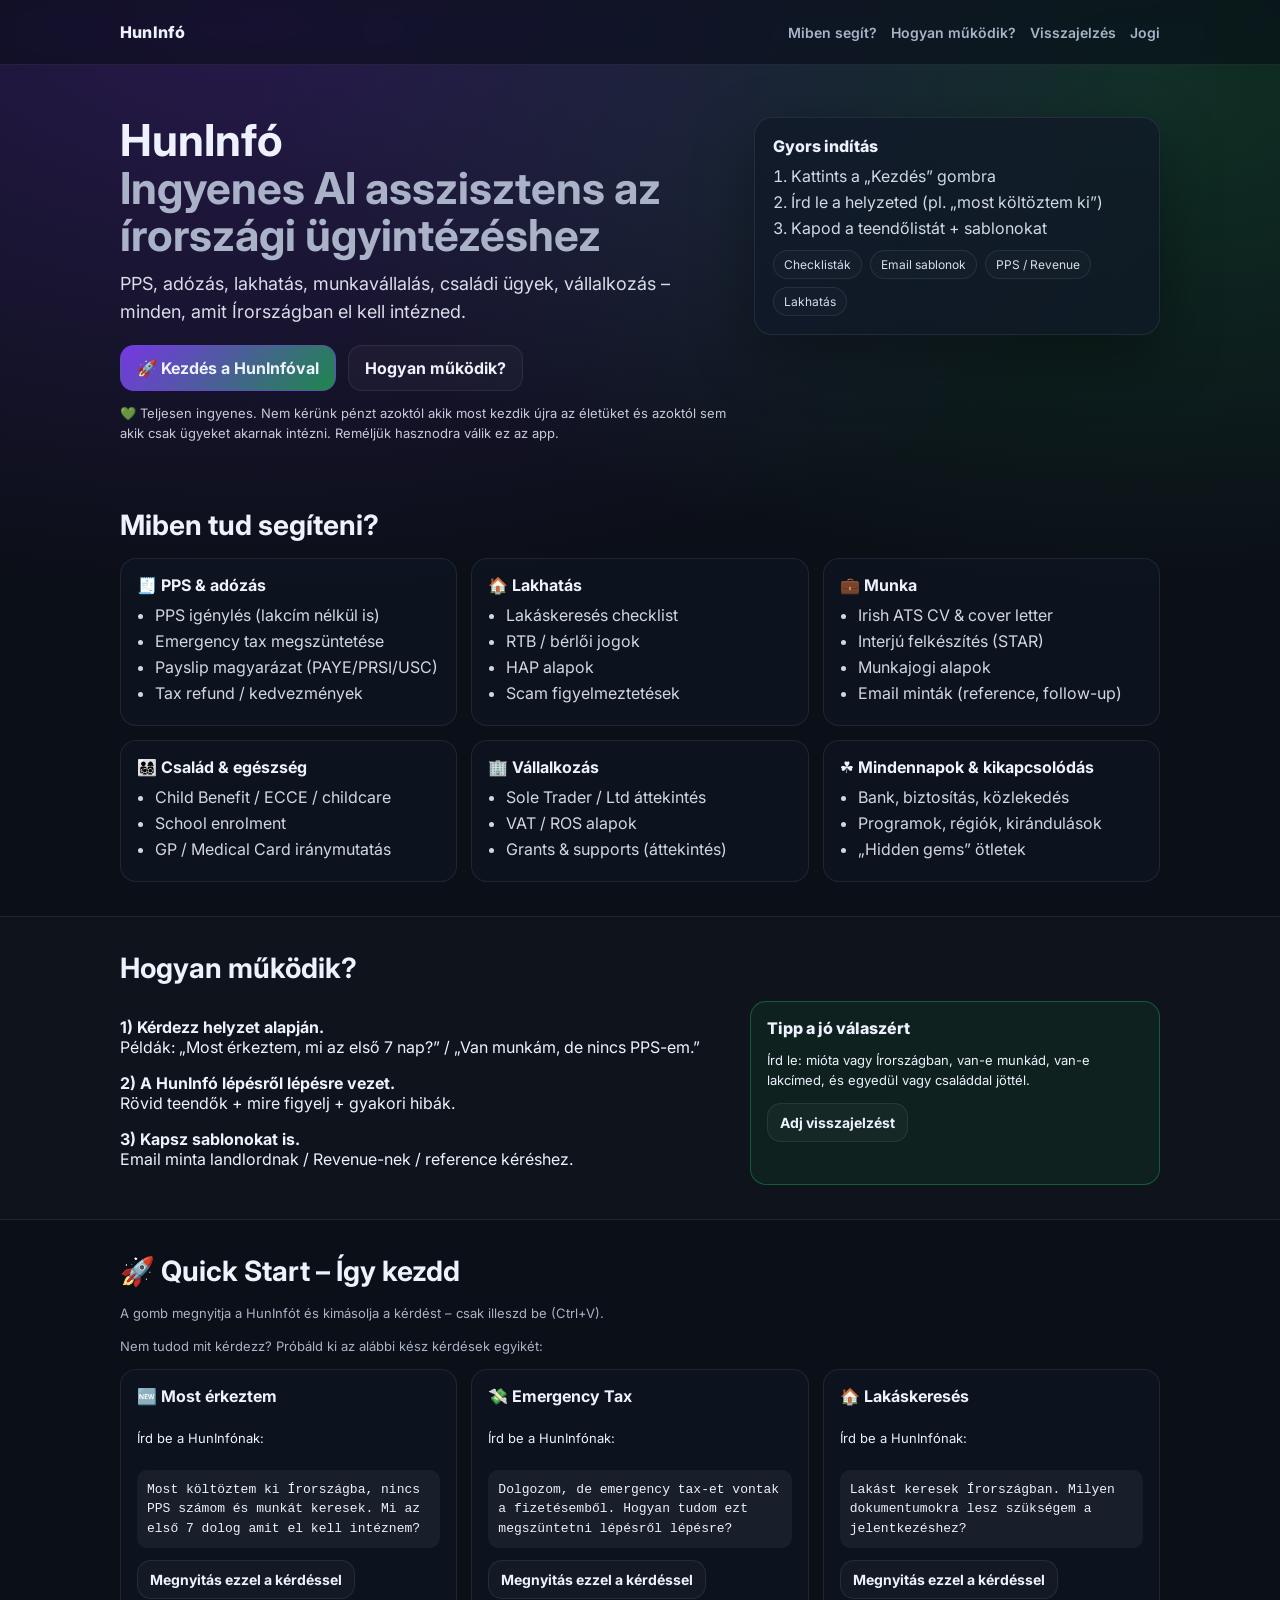
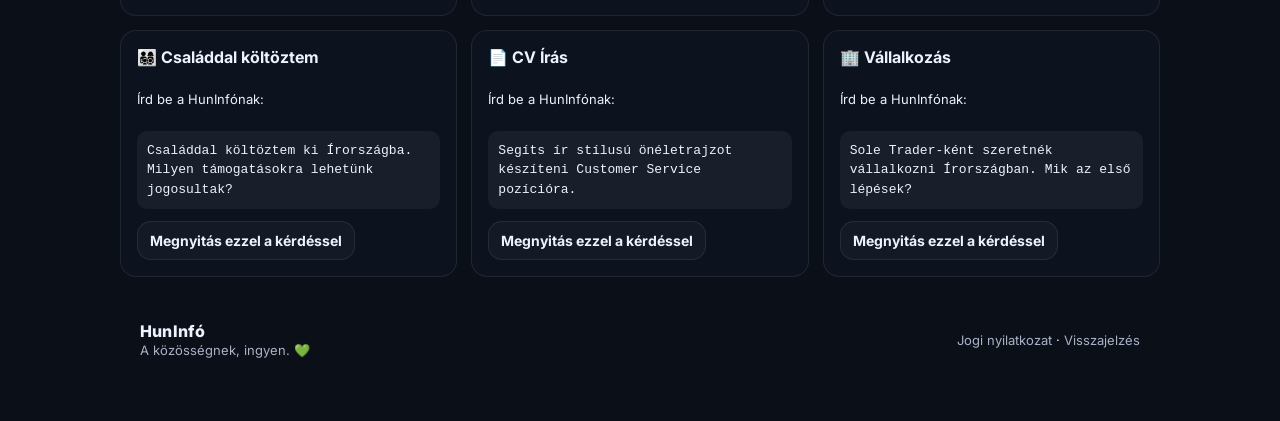
==== index.html @ 56dd865e "Add files via upload" ====
<!doctype html>
<html lang="hu">
<head>
  <meta charset="utf-8" />
  <meta name="viewport" content="width=device-width,initial-scale=1" />
  <title>HunInfó – Ingyenes AI asszisztens Írországban élő magyaroknak</title>
  <meta name="description" content="HunInfó: ingyenes magyar AI asszisztens PPS, adózás, lakhatás, munka, család és vállalkozás témákban Írországban." />
  <link rel="preconnect" href="https://fonts.googleapis.com">
  <link rel="preconnect" href="https://fonts.gstatic.com" crossorigin>
  <link href="https://fonts.googleapis.com/css2?family=Inter:wght@400;600;700&display=swap" rel="stylesheet">
  <link rel="stylesheet" href="styles.css" />

  <!-- GA4: 1) cseréld ki a G-XXXXXXX értéket a saját Measurement ID-dre -->
  <script async src="https://www.googletagmanager.com/gtag/js?id=G-L6JKYX3XN5"></script>
  <script>
    window.dataLayer = window.dataLayer || [];
    function gtag(){dataLayer.push(arguments);}
    gtag('js', new Date());
    gtag('config', 'G-L6JKYX3XN5', { anonymize_ip: true });
  </script>
</head>
<body>
  <header class="nav">
    <div class="container nav-inner">
      <a class="brand" href="./">HunInfó</a>
      <nav class="menu">
        <a href="#mit-tud">Miben segít?</a>
        <a href="#hogyan">Hogyan működik?</a>
        <a href="feedback.html">Visszajelzés</a>
        <a href="jogi.html">Jogi</a>
      </nav>
    </div>
  </header>

  <main>
    <section class="hero">
      <div class="container hero-inner">
        <div class="hero-copy">
          <h1>HunInfó<br><span class="muted">Ingyenes AI asszisztens az írországi ügyintézéshez</span></h1>
          <p class="lead">
            PPS, adózás, lakhatás, munkavállalás, családi ügyek, vállalkozás – minden, amit Írországban el kell intézned.
          </p>

          <div class="cta-row">
            <!-- 2) ide tedd a HunInfó Custom GPT linkedet -->
            <a class="btn primary" id="launchBtn" href="https://chatgpt.com/g/g-6996775e5aec8191ab35389b2d71d82f-huninfo" target="_blank" rel="noopener">
              🚀 Kezdés a HunInfóval
            </a>
            <a class="btn ghost" href="#hogyan">Hogyan működik?</a>
          </div>

          <p class="tiny note">
            💚 Teljesen ingyenes. Nem kérünk pénzt azoktól akik most kezdik újra az életüket és azoktól sem akik csak ügyeket akarnak intézni. Reméljük hasznodra válik ez az app.
          </p>
        </div>

        <div class="hero-card">
          <div class="card">
            <div class="card-title">Gyors indítás</div>
            <ol class="steps">
              <li>Kattints a „Kezdés” gombra</li>
              <li>Írd le a helyzeted (pl. „most költöztem ki”)</li>
              <li>Kapod a teendőlistát + sablonokat</li>
            </ol>
            <div class="pill-row">
              <span class="pill">Checklisták</span>
              <span class="pill">Email sablonok</span>
              <span class="pill">PPS / Revenue</span>
              <span class="pill">Lakhatás</span>
            </div>
          </div>
        </div>
      </div>
    </section>

    <section id="mit-tud" class="section">
      <div class="container">
        <h2>Miben tud segíteni?</h2>
        <div class="grid">
          <div class="feature">
            <h3>🧾 PPS & adózás</h3>
            <ul>
              <li>PPS igénylés (lakcím nélkül is)</li>
              <li>Emergency tax megszüntetése</li>
              <li>Payslip magyarázat (PAYE/PRSI/USC)</li>
              <li>Tax refund / kedvezmények</li>
            </ul>
          </div>

          <div class="feature">
            <h3>🏠 Lakhatás</h3>
            <ul>
              <li>Lakáskeresés checklist</li>
              <li>RTB / bérlői jogok</li>
              <li>HAP alapok</li>
              <li>Scam figyelmeztetések</li>
            </ul>
          </div>

          <div class="feature">
            <h3>💼 Munka</h3>
            <ul>
              <li>Irish ATS CV & cover letter</li>
              <li>Interjú felkészítés (STAR)</li>
              <li>Munkajogi alapok</li>
              <li>Email minták (reference, follow-up)</li>
            </ul>
          </div>

          <div class="feature">
            <h3>👨‍👩‍👧‍👦 Család & egészség</h3>
            <ul>
              <li>Child Benefit / ECCE / childcare</li>
              <li>School enrolment</li>
              <li>GP / Medical Card iránymutatás</li>
            </ul>
          </div>

          <div class="feature">
            <h3>🏢 Vállalkozás</h3>
            <ul>
              <li>Sole Trader / Ltd áttekintés</li>
              <li>VAT / ROS alapok</li>
              <li>Grants & supports (áttekintés)</li>
            </ul>
          </div>

          <div class="feature">
            <h3>☘️ Mindennapok & kikapcsolódás</h3>
            <ul>
              <li>Bank, biztosítás, közlekedés</li>
              <li>Programok, régiók, kirándulások</li>
              <li>„Hidden gems” ötletek</li>
            </ul>
          </div>
        </div>
      </div>
    </section>

    <section id="hogyan" class="section alt">
      <div class="container">
        <h2>Hogyan működik?</h2>
        <div class="how">
          <div>
            <p><strong>1) Kérdezz helyzet alapján.</strong><br>
              Példák: „Most érkeztem, mi az első 7 nap?” / „Van munkám, de nincs PPS-em.”</p>
            <p><strong>2) A HunInfó lépésről lépésre vezet.</strong><br>
              Rövid teendők + mire figyelj + gyakori hibák.</p>
            <p><strong>3) Kapsz sablonokat is.</strong><br>
              Email minta landlordnak / Revenue-nek / reference kéréshez.</p>
          </div>
          <div class="callout">
            <div class="callout-title">Tipp a jó válaszért</div>
            <p class="tiny">
              Írd le: mióta vagy Írországban, van-e munkád, van-e lakcímed, és egyedül vagy családdal jöttél.
            </p>
            <a class="btn small" href="feedback.html">Adj visszajelzést</a>
          </div>
        </div>
      </div>
    </section>

<section class="section quickstart" id="quickstart">
  <div class="container">
    <h2>🚀 Quick Start – Így kezdd</h2>
<p class="tiny muted">
A gomb megnyitja a HunInfót és kimásolja a kérdést – csak illeszd be (Ctrl+V).
</p>
    <p class="tiny muted">
      Nem tudod mit kérdezz? Próbáld ki az alábbi kész kérdések egyikét:
    </p>

 <div class="grid">

  <div class="feature">
    <h3>🆕 Most érkeztem</h3>
    <p class="tiny">Írd be a HunInfónak:</p>
    <code>Most költöztem ki Írországba, nincs PPS számom és munkát keresek. Mi az első 7 dolog amit el kell intéznem?</code>

    <div class="qs-action">
      <a class="btn small" href="#"
         onclick="
           navigator.clipboard.writeText('Most költöztem ki Írországba, nincs PPS számom és munkát keresek. Mi az első 7 dolog amit el kell intéznem?');
           showToast();
           gtag('event','huninfo_launch',{event_category:'engagement',event_label:'quickstart_most_erkeztem'});
           window.open('https://chatgpt.com/g/g-6996775e5aec8191ab35389b2d71d82f-huninfo','_blank');
           return false;">
        Megnyitás ezzel a kérdéssel
      </a>
    </div>
  </div>

  <div class="feature">
    <h3>💸 Emergency Tax</h3>
    <p class="tiny">Írd be a HunInfónak:</p>
    <code>Dolgozom, de emergency tax-et vontak a fizetésemből. Hogyan tudom ezt megszüntetni lépésről lépésre?</code>

    <div class="qs-action">
      <a class="btn small" href="#"
         onclick="
           navigator.clipboard.writeText('Dolgozom, de emergency tax-et vontak a fizetésemből. Hogyan tudom ezt megszüntetni lépésről lépésre?');
           showToast();
           gtag('event','huninfo_launch',{event_category:'engagement',event_label:'quickstart_emergency_tax'});
           window.open('https://chatgpt.com/g/g-6996775e5aec8191ab35389b2d71d82f-huninfo','_blank');
           return false;">
        Megnyitás ezzel a kérdéssel
      </a>
    </div>
  </div>

  <div class="feature">
    <h3>🏠 Lakáskeresés</h3>
    <p class="tiny">Írd be a HunInfónak:</p>
    <code>Lakást keresek Írországban. Milyen dokumentumokra lesz szükségem a jelentkezéshez?</code>

    <div class="qs-action">
      <a class="btn small" href="#"
         onclick="
           navigator.clipboard.writeText('Lakást keresek Írországban. Milyen dokumentumokra lesz szükségem a jelentkezéshez?');
           showToast();
           gtag('event','huninfo_launch',{event_category:'engagement',event_label:'quickstart_lakaskereses'});
           window.open('https://chatgpt.com/g/g-6996775e5aec8191ab35389b2d71d82f-huninfo','_blank');
           return false;">
        Megnyitás ezzel a kérdéssel
      </a>
    </div>
  </div>

  <div class="feature">
    <h3>👨‍👩‍👧‍👦 Családdal költöztem</h3>
    <p class="tiny">Írd be a HunInfónak:</p>
    <code>Családdal költöztem ki Írországba. Milyen támogatásokra lehetünk jogosultak?</code>

    <div class="qs-action">
      <a class="btn small" href="#"
         onclick="
           navigator.clipboard.writeText('Családdal költöztem ki Írországba. Milyen támogatásokra lehetünk jogosultak?');
           showToast();
           gtag('event','huninfo_launch',{event_category:'engagement',event_label:'quickstart_csalad'});
           window.open('https://chatgpt.com/g/g-6996775e5aec8191ab35389b2d71d82f-huninfo','_blank');
           return false;">
        Megnyitás ezzel a kérdéssel
      </a>
    </div>
  </div>

  <div class="feature">
    <h3>📄 CV Írás</h3>
    <p class="tiny">Írd be a HunInfónak:</p>
    <code>Segíts ír stílusú önéletrajzot készíteni Customer Service pozícióra.</code>

    <div class="qs-action">
      <a class="btn small" href="#"
         onclick="
           navigator.clipboard.writeText('Segíts ír stílusú önéletrajzot készíteni Customer Service pozícióra.');
           showToast();
           gtag('event','huninfo_launch',{event_category:'engagement',event_label:'quickstart_cv'});
           window.open('https://chatgpt.com/g/g-6996775e5aec8191ab35389b2d71d82f-huninfo','_blank');
           return false;">
        Megnyitás ezzel a kérdéssel
      </a>
    </div>
  </div>

  <div class="feature">
    <h3>🏢 Vállalkozás</h3>
    <p class="tiny">Írd be a HunInfónak:</p>
    <code>Sole Trader-ként szeretnék vállalkozni Írországban. Mik az első lépések?</code>

    <div class="qs-action">
      <a class="btn small" href="#"
         onclick="
           navigator.clipboard.writeText('Sole Trader-ként szeretnék vállalkozni Írországban. Mik az első lépések?');
           showToast();
           gtag('event','huninfo_launch',{event_category:'engagement',event_label:'quickstart_vallalkozas'});
           window.open('https://chatgpt.com/g/g-6996775e5aec8191ab35389b2d71d82f-huninfo','_blank');
           return false;">
        Megnyitás ezzel a kérdéssel
      </a>
    </div>
  </div>

</div>

    <footer class="footer">
      <div class="container footer-inner">
        <div>
          <div class="brand">HunInfó</div>
          <div class="tiny muted">A közösségnek, ingyen. 💚</div>
        </div>
        <div class="tiny">
          <a href="jogi.html">Jogi nyilatkozat</a> · <a href="feedback.html">Visszajelzés</a>
        </div>
      </div>
    </footer>
  </main>

  <script src="script.js"></script>
</body>
</html>
---- styles.css ----
/* HunInfó static landing – minimal modern style */
:root{
  --bg:#0b0f17;
  --card:#101827;
  --muted:#a9b2c7;
  --text:#eef2ff;
  --line:rgba(255,255,255,.08);
  --accent:#7c3aed;
  --accent2:#22c55e;
}
*{box-sizing:border-box}
html,body{height:100%}
body{
  margin:0;
  font-family:Inter,system-ui,-apple-system,Segoe UI,Roboto,Arial,sans-serif;
  background: var(--bg);
  color:var(--text);
  position: relative;
}

body::before{
  content:"";
  position: fixed;
  inset: 0;
  z-index: -1;
  pointer-events: none;

  background:
    radial-gradient(1000px 600px at 20% 0%, rgba(124,58,237,.25), transparent),
    radial-gradient(900px 500px at 90% 10%, rgba(34,197,94,.18), transparent),
    var(--bg);
}


a{color:inherit; text-decoration:none}
.container{max-width:1080px; margin:0 auto; padding:0 20px}
.nav{
  position:sticky; top:0; z-index:50;
  backdrop-filter:saturate(140%) blur(10px);
  background:rgba(11,15,23,.65);
  border-bottom:1px solid var(--line);
}
.nav-inner{display:flex; align-items:center; justify-content:space-between; height:64px}
.brand{font-weight:800; letter-spacing:.2px}
.menu{display:flex; gap:14px}
.menu a{color:var(--muted); font-weight:600; font-size:14px}
.menu a:hover{color:var(--text)}

.hero{padding:52px 0 18px}
.hero-inner{display:grid; grid-template-columns:1.2fr .8fr; gap:24px; align-items:start}
h1{font-size:44px; line-height:1.08; margin:0 0 10px}
.muted{color:var(--muted)}
.lead{font-size:18px; color:rgba(238,242,255,.9); line-height:1.6; margin:0 0 18px; max-width:58ch}
.cta-row{display:flex; gap:12px; flex-wrap:wrap; margin:14px 0 8px}
.btn{
  display:inline-flex; align-items:center; justify-content:center;
  padding:12px 16px;
  border-radius:14px;
  border:1px solid var(--line);
  background:rgba(255,255,255,.03);
  font-weight:700;
}
.btn:hover{border-color:rgba(255,255,255,.18)}
.btn.primary{
  border-color:rgba(124,58,237,.45);
  background:linear-gradient(135deg, rgba(124,58,237,.95), rgba(34,197,94,.65));
}
.btn.ghost{color:var(--text)}
.btn.small{padding:10px 12px; font-size:14px}

.tiny{font-size:13px; line-height:1.5}
.note{color:rgba(238,242,255,.82)}

.hero-card .card{
  background:rgba(16,24,39,.72);
  border:1px solid var(--line);
  border-radius:18px;
  padding:18px;
  box-shadow:0 20px 60px rgba(0,0,0,.35);
}
.card-title{font-weight:800; margin-bottom:10px}
.steps{margin:0 0 12px; padding-left:18px; color:rgba(238,242,255,.88)}
.steps li{margin:6px 0}
.pill-row{display:flex; flex-wrap:wrap; gap:8px}
.pill{
  font-size:12px;
  color:rgba(238,242,255,.9);
  border:1px solid var(--line);
  padding:6px 10px;
  border-radius:999px;
  background:rgba(255,255,255,.02);
}

.section{padding:34px 0}
.section.alt{background:rgba(255,255,255,.02); border-top:1px solid var(--line); border-bottom:1px solid var(--line)}
h2{margin:0 0 16px; font-size:28px}
.grid{display:grid; grid-template-columns:repeat(3, 1fr); gap:14px}
.feature{
  border:1px solid var(--line);
  background:rgba(16,24,39,.55);
  border-radius:16px;
  padding:16px;
}
.feature h3{margin:0 0 10px; font-size:16px}
.feature ul{margin:0; padding-left:18px; color:rgba(238,242,255,.88)}
.feature li{margin:6px 0}

.how{display:grid; grid-template-columns:1.2fr .8fr; gap:14px}
.callout{
  border:1px solid rgba(34,197,94,.35);
  background:rgba(34,197,94,.08);
  border-radius:16px;
  padding:16px;
}
.callout-title{font-weight:800; margin-bottom:8px}

.footer{padding:26px 0}
.footer-inner{
  display:flex; align-items:center; justify-content:space-between; gap:12px;
  border-top:none; padding-top:18px;
}
.footer a{color:var(--muted)}
.footer a:hover{color:var(--text)}

@media (max-width: 900px){
  .hero-inner, .how{grid-template-columns:1fr}
  .grid{grid-template-columns:1fr}
  h1{font-size:36px}
}

code {
  display:block;
  margin-top:8px;
  padding:10px;
  background:rgba(255,255,255,0.05);
  border-radius:10px;
  font-size:13px;
  line-height:1.5;
}

/* --- Quick Start (clean) --- */
#quickstart{
  background: transparent;
  border: none;
  padding-top: 34px;   /* normál section padding */
  padding-bottom: 34px;
}

/* code block a kártyákban */
#quickstart code{
  display:block;
  margin-top:8px;
  padding:10px;
  background:rgba(255,255,255,0.05);
  border-radius:10px;
  font-size:13px;
  line-height:1.5;
}

/* --- Footer (clean) --- */
.footer{
  padding:26px 0;
  background: transparent;   /* fontos: ne legyen külön "sáv" */
}

.footer-inner{
  display:flex;
  align-items:center;
  justify-content:space-between;
  gap:12px;
  border-top:none;
  padding-top:18px;
}

/* Quick Start gombok rendezése */
#quickstart .feature{
  display:flex;
  flex-direction:column;
}

#quickstart .feature .qs-action{
  margin-top:auto;      /* letolja alulra */
  padding-top:12px;
}

#toast{
  position: fixed;
  bottom: 24px;
  left: 50%;
  transform: translateX(-50%) translateY(20px);
  background: rgba(16,24,39,0.9);
  border: 1px solid rgba(255,255,255,0.08);
  padding: 12px 18px;
  border-radius: 12px;
  font-size: 14px;
  color: #eef2ff;
  backdrop-filter: blur(10px);
  opacity: 0;
  pointer-events: none;
  transition: all .35s ease;
  z-index: 9999;
}

#toast.show{
  opacity: 1;
  transform: translateX(-50%) translateY(0);
}

.qs-action{ margin-top: 12px; }
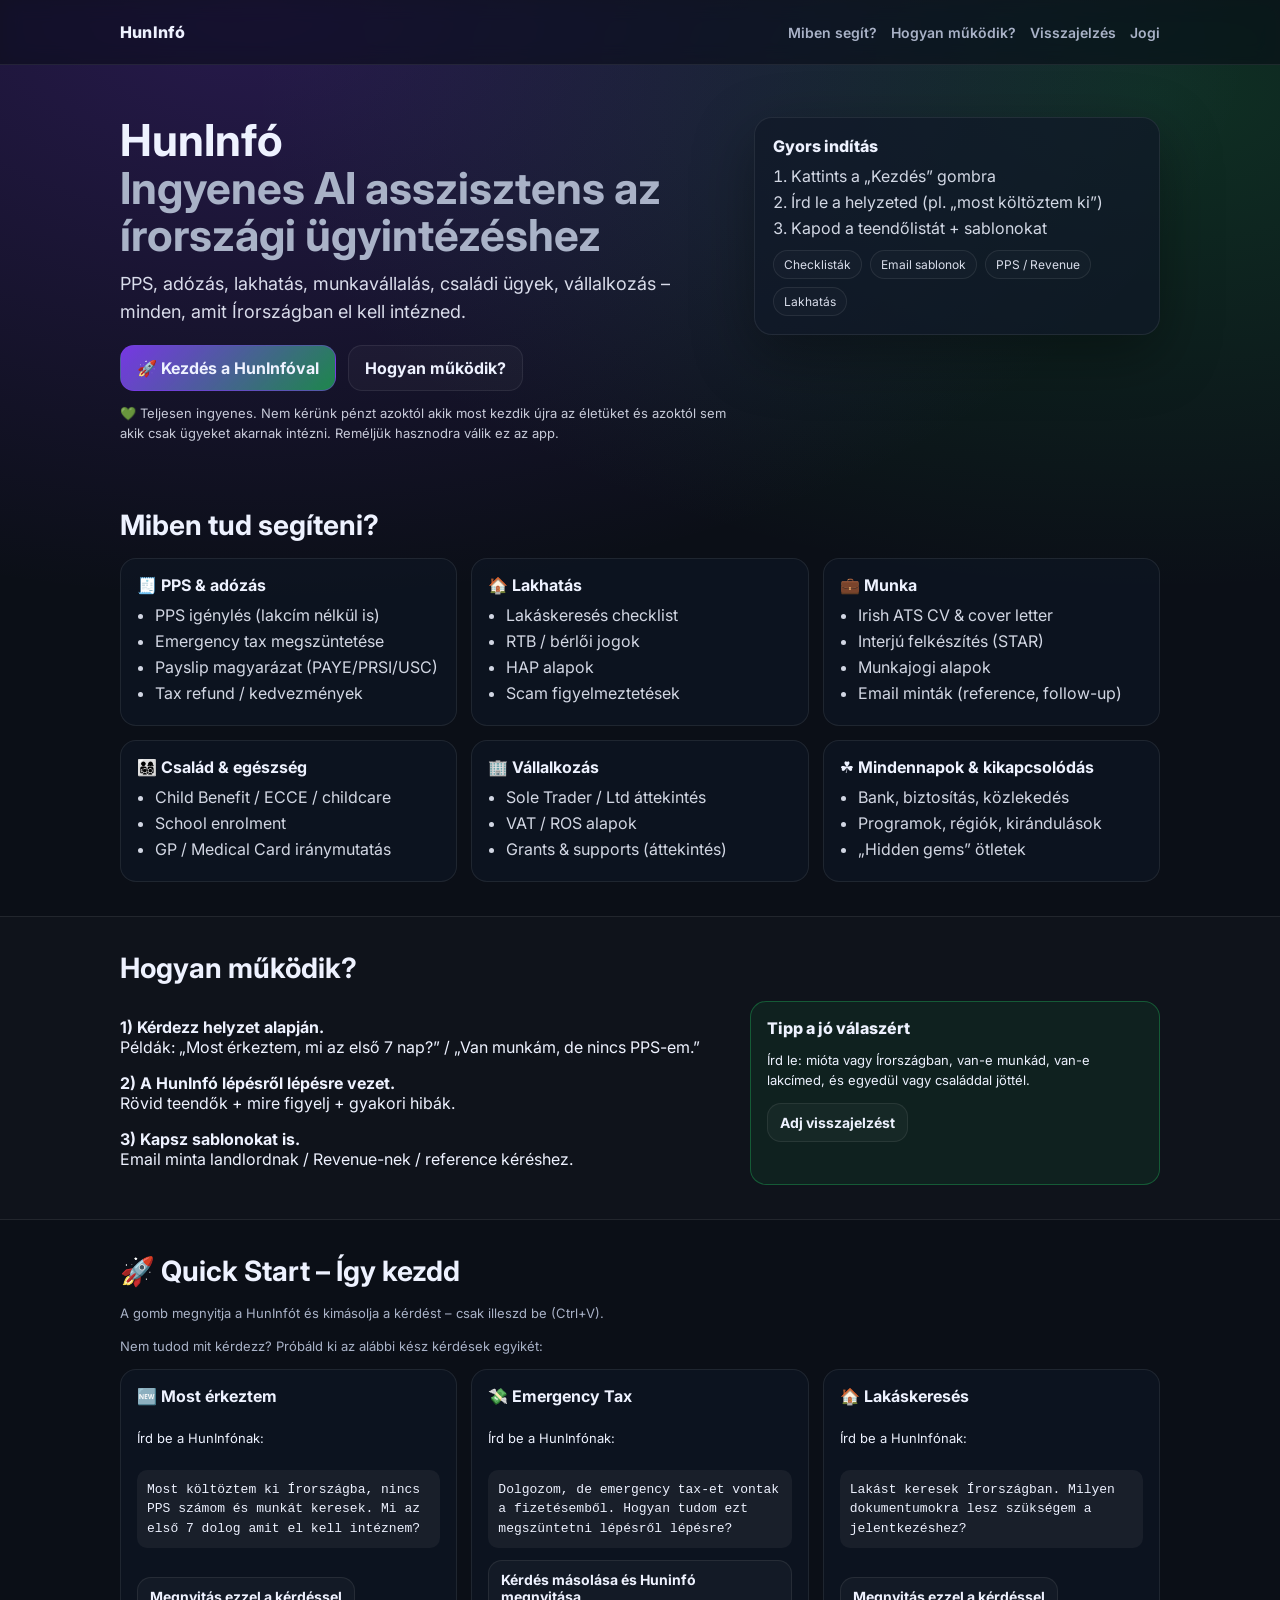
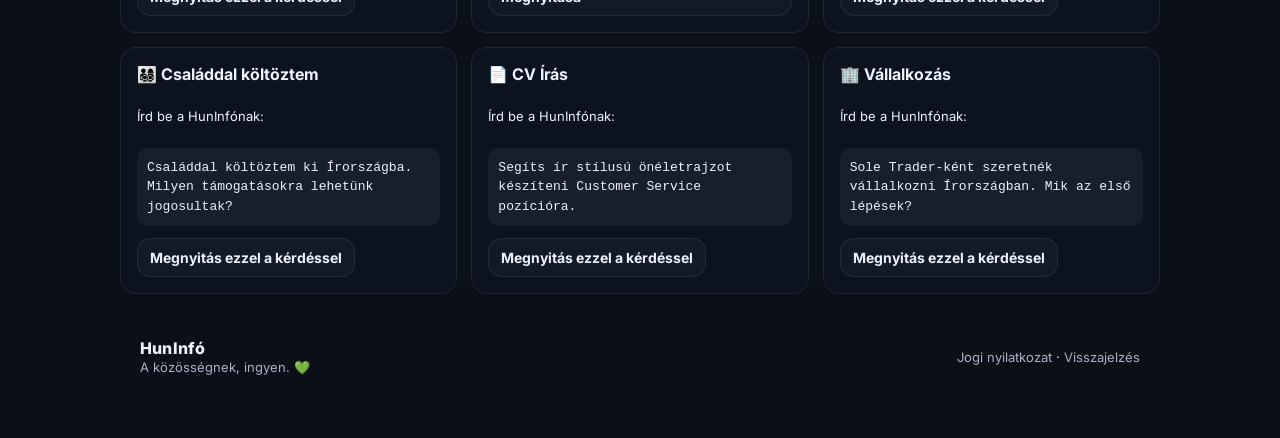
==== commit 8ebe0422: "Add files via upload" ====
--- a/index.html
+++ b/index.html
@@ -177,17 +177,15 @@
     <p class="tiny">Írd be a HunInfónak:</p>
     <code>Most költöztem ki Írországba, nincs PPS számom és munkát keresek. Mi az első 7 dolog amit el kell intéznem?</code>
 
-    <div class="qs-action">
-      <a class="btn small" href="#"
-         onclick="
-           navigator.clipboard.writeText('Most költöztem ki Írországba, nincs PPS számom és munkát keresek. Mi az első 7 dolog amit el kell intéznem?');
-           showToast();
-           gtag('event','huninfo_launch',{event_category:'engagement',event_label:'quickstart_most_erkeztem'});
-           window.open('https://chatgpt.com/g/g-6996775e5aec8191ab35389b2d71d82f-huninfo','_blank');
-           return false;">
-        Megnyitás ezzel a kérdéssel
-      </a>
-    </div>
+   <div class="qs-action">
+  <a class="btn small" href="#"
+     onclick="return openWithPrompt(
+       'Most költöztem ki Írországba, nincs PPS számom és munkát keresek. Mi az első 7 dolog amit el kell intéznem?',
+       'quickstart_most_erkeztem'
+     );">
+    Megnyitás ezzel a kérdéssel
+  </a>
+</div>
   </div>
 
   <div class="feature">
@@ -196,16 +194,14 @@
     <code>Dolgozom, de emergency tax-et vontak a fizetésemből. Hogyan tudom ezt megszüntetni lépésről lépésre?</code>
 
     <div class="qs-action">
-      <a class="btn small" href="#"
-         onclick="
-           navigator.clipboard.writeText('Dolgozom, de emergency tax-et vontak a fizetésemből. Hogyan tudom ezt megszüntetni lépésről lépésre?');
-           showToast();
-           gtag('event','huninfo_launch',{event_category:'engagement',event_label:'quickstart_emergency_tax'});
-           window.open('https://chatgpt.com/g/g-6996775e5aec8191ab35389b2d71d82f-huninfo','_blank');
-           return false;">
-        Megnyitás ezzel a kérdéssel
-      </a>
-    </div>
+  <a class="btn small" href="#"
+     onclick="return openWithPrompt(
+       'Dolgozom, de emergency tax-et vontak a fizetésemből. Hogyan tudom ezt megszüntetni lépésről lépésre?',
+       'quickstart_most_erkeztem'
+     );">
+    Kérdés másolása és Huninfó megnyitása
+  </a>
+</div>
   </div>
 
   <div class="feature">
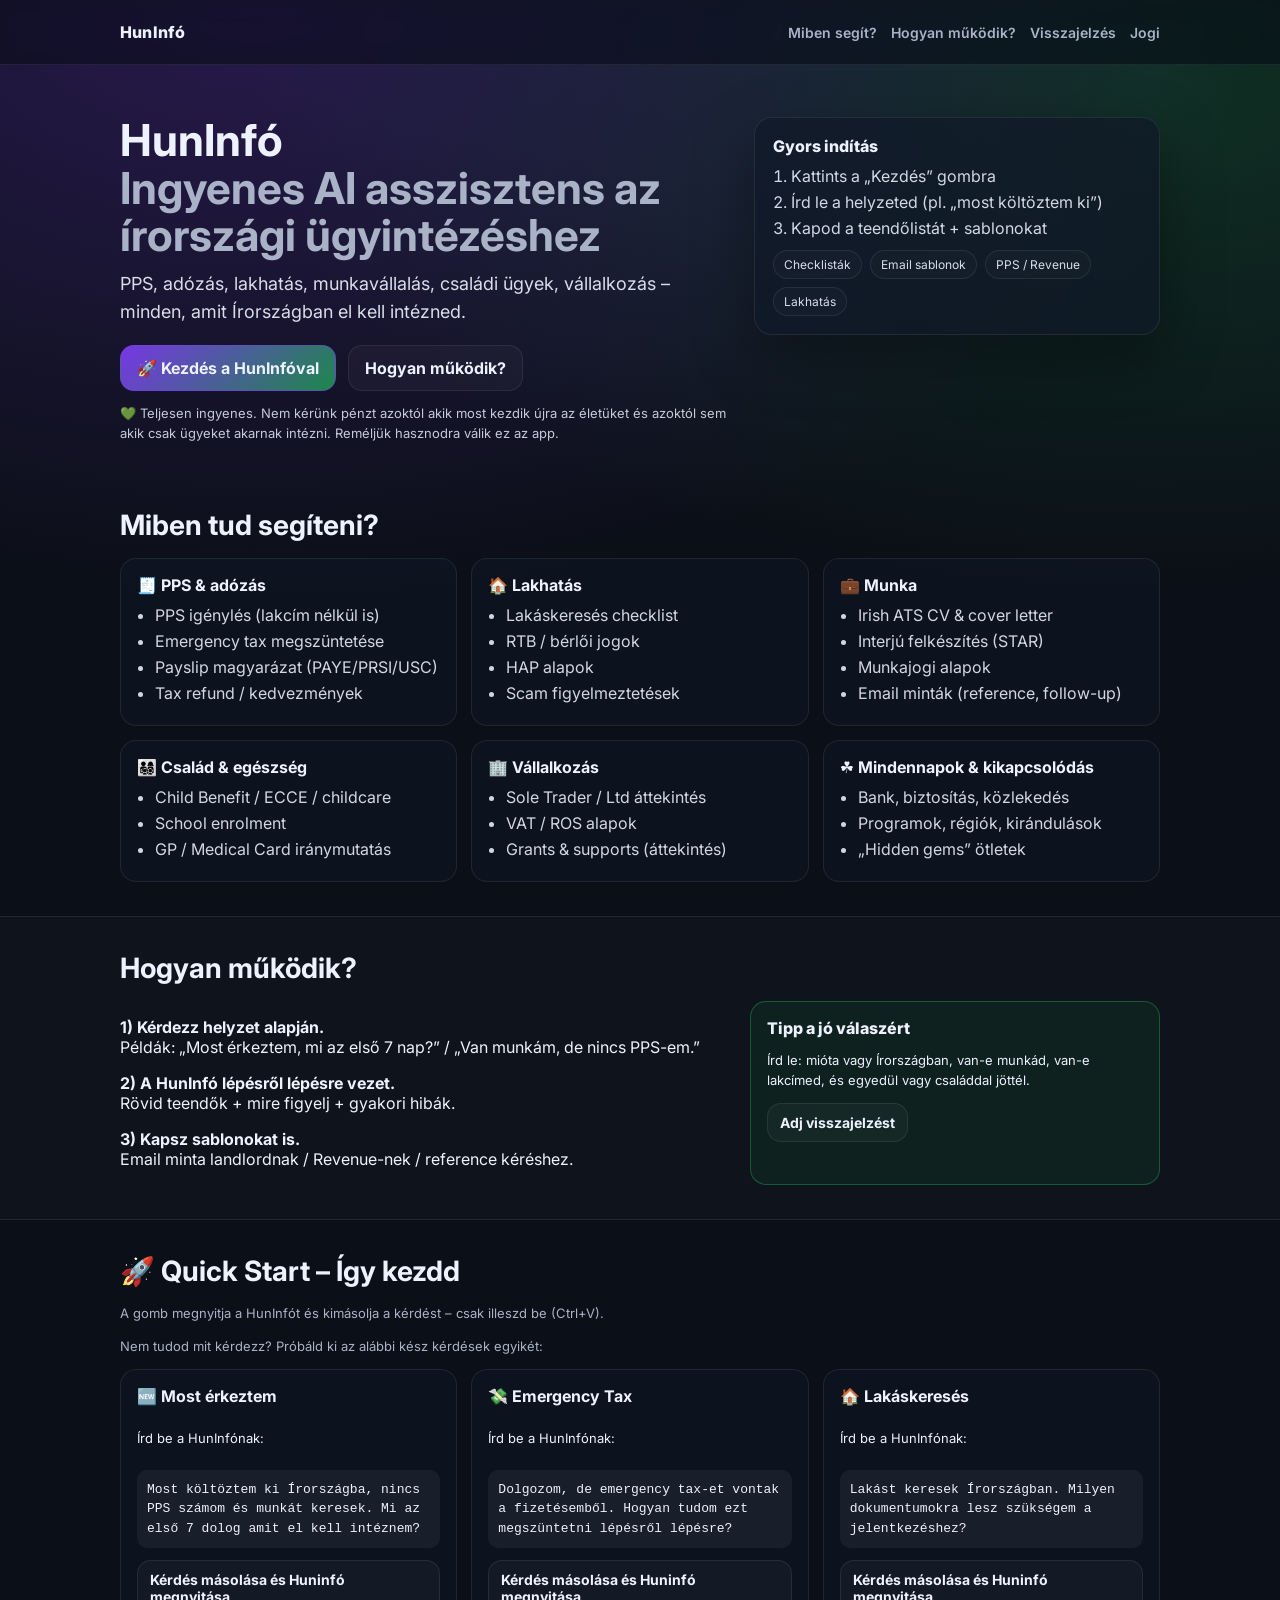
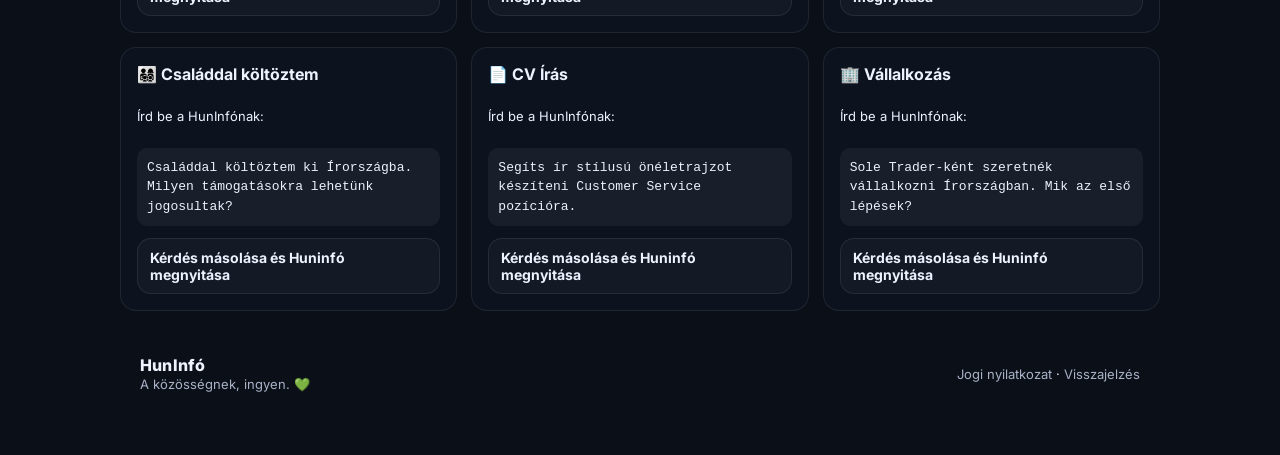
==== commit 10ad645e: "Add files via upload" ====
--- a/index.html
+++ b/index.html
@@ -183,7 +183,7 @@
        'Most költöztem ki Írországba, nincs PPS számom és munkát keresek. Mi az első 7 dolog amit el kell intéznem?',
        'quickstart_most_erkeztem'
      );">
-    Megnyitás ezzel a kérdéssel
+    Kérdés másolása és Huninfó megnyitása
   </a>
 </div>
   </div>
@@ -210,16 +210,14 @@
     <code>Lakást keresek Írországban. Milyen dokumentumokra lesz szükségem a jelentkezéshez?</code>
 
     <div class="qs-action">
-      <a class="btn small" href="#"
-         onclick="
-           navigator.clipboard.writeText('Lakást keresek Írországban. Milyen dokumentumokra lesz szükségem a jelentkezéshez?');
-           showToast();
-           gtag('event','huninfo_launch',{event_category:'engagement',event_label:'quickstart_lakaskereses'});
-           window.open('https://chatgpt.com/g/g-6996775e5aec8191ab35389b2d71d82f-huninfo','_blank');
-           return false;">
-        Megnyitás ezzel a kérdéssel
-      </a>
-    </div>
+  <a class="btn small" href="#"
+     onclick="return openWithPrompt(
+       'Lakást keresek Írországban. Milyen dokumentumokra lesz szükségem a jelentkezéshez?',
+       'quickstart_most_erkeztem'
+     );">
+    Kérdés másolása és Huninfó megnyitása
+  </a>
+</div>
   </div>
 
   <div class="feature">
@@ -228,16 +226,14 @@
     <code>Családdal költöztem ki Írországba. Milyen támogatásokra lehetünk jogosultak?</code>
 
     <div class="qs-action">
-      <a class="btn small" href="#"
-         onclick="
-           navigator.clipboard.writeText('Családdal költöztem ki Írországba. Milyen támogatásokra lehetünk jogosultak?');
-           showToast();
-           gtag('event','huninfo_launch',{event_category:'engagement',event_label:'quickstart_csalad'});
-           window.open('https://chatgpt.com/g/g-6996775e5aec8191ab35389b2d71d82f-huninfo','_blank');
-           return false;">
-        Megnyitás ezzel a kérdéssel
-      </a>
-    </div>
+  <a class="btn small" href="#"
+     onclick="return openWithPrompt(
+       'Családdal költöztem ki Írországba. Milyen támogatásokra lehetünk jogosultak?',
+       'quickstart_most_erkeztem'
+     );">
+    Kérdés másolása és Huninfó megnyitása
+  </a>
+</div>
   </div>
 
   <div class="feature">
@@ -246,16 +242,14 @@
     <code>Segíts ír stílusú önéletrajzot készíteni Customer Service pozícióra.</code>
 
     <div class="qs-action">
-      <a class="btn small" href="#"
-         onclick="
-           navigator.clipboard.writeText('Segíts ír stílusú önéletrajzot készíteni Customer Service pozícióra.');
-           showToast();
-           gtag('event','huninfo_launch',{event_category:'engagement',event_label:'quickstart_cv'});
-           window.open('https://chatgpt.com/g/g-6996775e5aec8191ab35389b2d71d82f-huninfo','_blank');
-           return false;">
-        Megnyitás ezzel a kérdéssel
-      </a>
-    </div>
+  <a class="btn small" href="#"
+     onclick="return openWithPrompt(
+       'Segíts ír stílusú önéletrajzot készíteni Customer Service pozícióra.',
+       'quickstart_most_erkeztem'
+     );">
+    Kérdés másolása és Huninfó megnyitása
+  </a>
+</div>
   </div>
 
   <div class="feature">
@@ -263,17 +257,15 @@
     <p class="tiny">Írd be a HunInfónak:</p>
     <code>Sole Trader-ként szeretnék vállalkozni Írországban. Mik az első lépések?</code>
 
-    <div class="qs-action">
-      <a class="btn small" href="#"
-         onclick="
-           navigator.clipboard.writeText('Sole Trader-ként szeretnék vállalkozni Írországban. Mik az első lépések?');
-           showToast();
-           gtag('event','huninfo_launch',{event_category:'engagement',event_label:'quickstart_vallalkozas'});
-           window.open('https://chatgpt.com/g/g-6996775e5aec8191ab35389b2d71d82f-huninfo','_blank');
-           return false;">
-        Megnyitás ezzel a kérdéssel
-      </a>
-    </div>
+   <div class="qs-action">
+  <a class="btn small" href="#"
+     onclick="return openWithPrompt(
+       'Sole Trader-ként szeretnék vállalkozni Írországban. Mik az első lépések?',
+       'quickstart_most_erkeztem'
+     );">
+    Kérdés másolása és Huninfó megnyitása
+  </a>
+</div>
   </div>
 
 </div>
